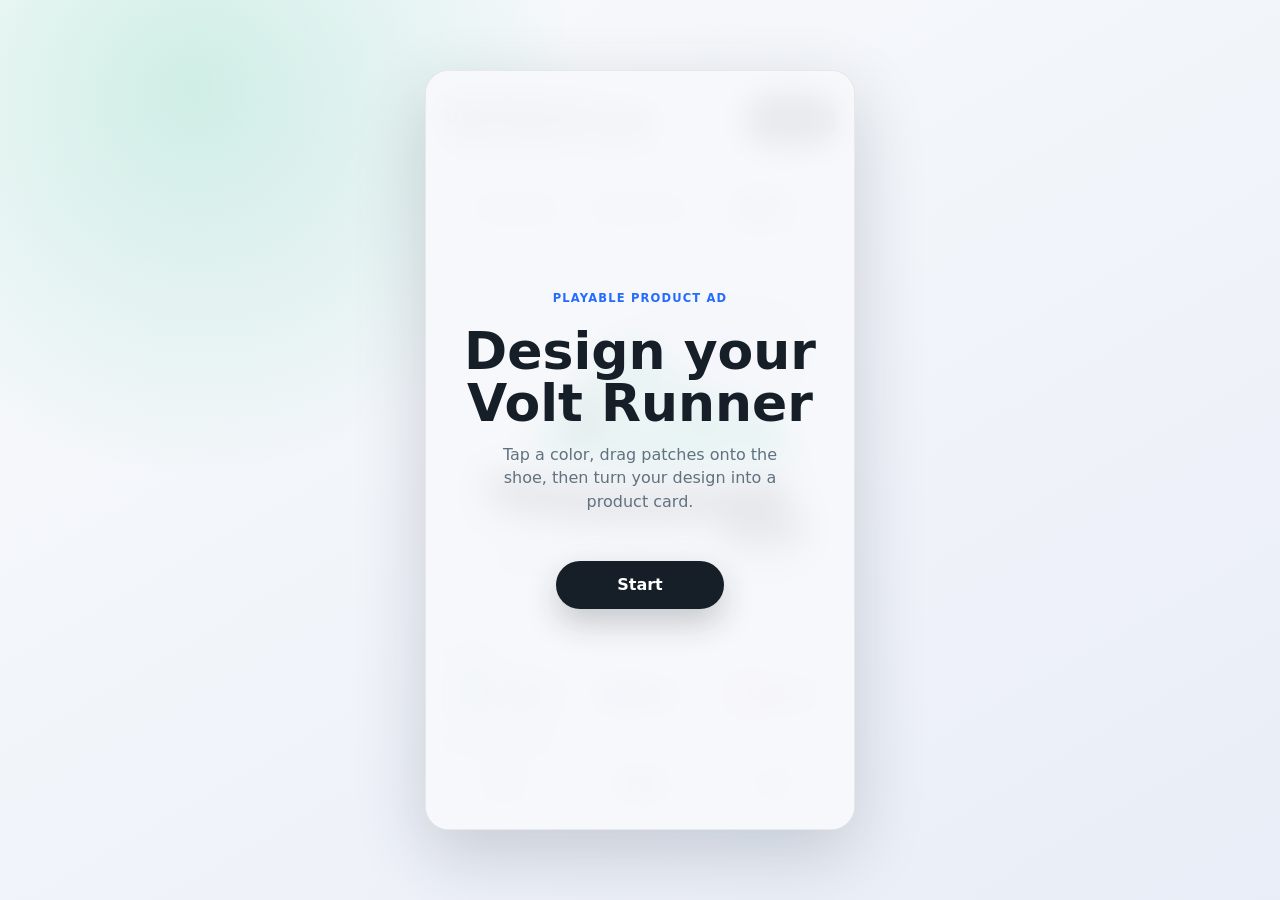
==== drag-customizer/index.html @ 15c09a72 "feat: add mobile playable ad demos" ====
<!doctype html>
<html lang="en">
  <head>
    <meta charset="utf-8" />
    <meta name="viewport" content="width=device-width, initial-scale=1, viewport-fit=cover" />
    <title>Volt Runner Playable Ad Customizer</title>
    <link rel="icon" href="data:image/svg+xml,%3Csvg xmlns='http://www.w3.org/2000/svg' viewBox='0 0 64 64'%3E%3Crect width='64' height='64' rx='14' fill='%23246bfe'/%3E%3Cpath d='M15 40c13 5 30 6 43 2-5-11-14-14-24-14-6 0-10-4-13-12-3 10-7 18-15 22 2 1 5 2 9 2z' fill='white'/%3E%3C/svg%3E" />
    <link rel="stylesheet" href="style.css" />
    <link rel="stylesheet" href="product.css" />
  </head>
  <body>
    <main class="app" aria-label="Drag-and-Drop Product Customizer">
      <section class="customizer">
        <header class="topbar">
          <div>
            <span class="eyebrow">Volt Athletics ad</span>
            <h1>Volt Runner One</h1>
            <p class="product-subtitle">Custom trainer · EUR 129</p>
          </div>
          <button id="finishButton" class="finish-button" type="button">Finish</button>
        </header>

        <section id="productStage" class="product-stage" aria-label="Drop stickers on the product">
          <div class="ad-chip-row" aria-label="Product highlights">
            <span>48h delivery</span>
            <span>Made to order</span>
            <span>Mobile exclusive</span>
          </div>
          <div id="product" class="product" style="--product-color: #18b883">
            <svg viewBox="0 0 360 230" role="img" aria-label="Volt Runner One custom sneaker preview">
              <path class="shadow" d="M49 184c37 15 177 22 260 6 17-3 18 14 2 19-81 22-231 16-279-3-15-6-8-27 17-22z" />
              <path class="outsole" d="M40 158c50 18 166 22 269 10 18-2 29 5 35 19 3 8-3 16-14 18-103 17-217 15-300-4-17-4-22-13-14-25 5-8 13-14 24-18z" />
              <path class="midsole" d="M45 143c58 19 160 22 270 10 19-2 30 4 35 18-104 17-227 15-324-5 4-10 10-18 19-23z" />
              <path class="upper" d="M60 133c36-17 64-49 85-96 7-16 30-18 44-3 31 34 67 54 107 61 25 4 43 21 54 52-87 17-190 14-299-10-8-2-8-12 9-4z" />
              <path class="heel" d="M67 132c19-14 39-43 59-87 7 48-1 79-25 94-12-1-23-3-34-7z" />
              <path class="toe" d="M254 102c43 6 73 20 91 42-36 8-73 12-112 12 18-12 25-30 21-54z" />
              <path class="quarter" d="M142 46c22 33 55 56 99 69-41 10-86 9-136-3 19-16 31-38 37-66z" />
              <path class="tongue" d="M160 50c9-13 29-12 40 1 9 20 11 48 6 83-27 4-49 2-65-7 6-31 12-57 19-77z" />
              <path class="collar" d="M145 36c28 7 57 26 87 57-29-2-55-13-78-33-8-7-11-15-9-24z" />
              <path class="lace" d="M153 83h70M147 101h86M142 120h95" />
              <path class="stitch" d="M75 128c35 8 72 13 112 15M257 116c28 5 50 15 68 29" />
              <circle class="eyelet" cx="151" cy="83" r="5" />
              <circle class="eyelet" cx="224" cy="83" r="5" />
              <circle class="eyelet" cx="145" cy="101" r="5" />
              <circle class="eyelet" cx="235" cy="101" r="5" />
              <path class="volt-mark" d="M94 103l35-42-10 34h28l-43 52 12-44z" />
            </svg>
            <div id="stickerLayer" class="sticker-layer"></div>
            <div class="price-tag">EUR 129</div>
          </div>
        </section>

        <section class="controls" aria-label="Customization controls">
          <div>
            <p class="control-label">Color</p>
            <div id="colorPalette" class="color-grid"></div>
          </div>
          <div>
            <p class="control-label">Drag patches</p>
            <div id="stickerPalette" class="sticker-grid"></div>
          </div>
        </section>

        <div id="startScreen" class="screen">
          <p class="eyebrow">Playable product ad</p>
          <h2>Design your Volt Runner</h2>
          <p class="copy">Tap a color, drag patches onto the shoe, then turn your design into a product card.</p>
          <p id="unlockNote" class="unlock-note"></p>
          <button id="startButton" class="primary-button" type="button">Start</button>
        </div>

        <div id="endScreen" class="screen hidden">
          <p class="eyebrow">Ready to launch</p>
          <h2>Your Volt Runner is ready</h2>
          <p id="summary" class="copy"></p>
          <p id="cartStatus" class="cart-status" aria-live="polite"></p>
          <div class="end-actions">
            <button id="shopButton" class="primary-button" type="button">Add to cart</button>
            <button id="againButton" class="secondary-button" type="button">Customize again</button>
          </div>
        </div>
      </section>
    </main>

    <script src="game.js"></script>
  </body>
</html>
---- drag-customizer/style.css ----
:root {
  --ink: #161f28;
  --muted: #61717f;
  --paper: #f7f8fb;
  --panel: #ffffff;
  --line: #dfe5eb;
  --accent: #246bfe;
  --product-color: #18b883;
}

* {
  box-sizing: border-box;
}

html,
body {
  height: 100%;
}

body {
  margin: 0;
  overflow: hidden;
  color: var(--ink);
  font-family: Inter, ui-sans-serif, system-ui, -apple-system, BlinkMacSystemFont, "Segoe UI", sans-serif;
  background:
    radial-gradient(circle at 15% 10%, rgba(24, 184, 131, 0.18), transparent 24rem),
    linear-gradient(150deg, #f9fbfc, #e9edf7);
}

button {
  font: inherit;
}

.app {
  min-height: 100dvh;
  display: grid;
  place-items: center;
  padding: max(14px, env(safe-area-inset-top)) 14px max(14px, env(safe-area-inset-bottom));
}

.customizer {
  position: relative;
  width: min(100%, 430px);
  height: min(760px, calc(100dvh - 28px));
  min-height: 580px;
  display: grid;
  grid-template-rows: auto minmax(240px, 1fr) auto;
  overflow: hidden;
  border: 1px solid rgba(22, 31, 40, 0.1);
  border-radius: 24px;
  background: var(--panel);
  box-shadow: 0 24px 70px rgba(34, 52, 70, 0.2);
}

.topbar {
  display: flex;
  align-items: center;
  justify-content: space-between;
  gap: 16px;
  padding: 18px;
  border-bottom: 1px solid var(--line);
}

.eyebrow,
.control-label {
  margin: 0 0 6px;
  color: var(--accent);
  font-size: 0.72rem;
  font-weight: 850;
  letter-spacing: 0.1em;
  text-transform: uppercase;
}

h1,
h2 {
  margin: 0;
  line-height: 1;
}

h1 {
  font-size: 1.42rem;
}

.product-subtitle {
  margin: 5px 0 0;
  color: var(--muted);
  font-size: 0.9rem;
  font-weight: 700;
}

h2 {
  max-width: 13ch;
  font-size: clamp(2rem, 9vw, 3.25rem);
}

.finish-button,
.primary-button,
.secondary-button {
  min-height: 48px;
  border: 0;
  border-radius: 999px;
  font-weight: 850;
  cursor: pointer;
}

.finish-button {
  padding: 0 18px;
  color: #fff;
  background: var(--ink);
}

.primary-button {
  min-width: 168px;
  padding: 0 22px;
  color: #fff;
  background: var(--ink);
  box-shadow: 0 14px 32px rgba(22, 31, 40, 0.22);
}

.primary-button:disabled {
  cursor: default;
  background: #0c7e61;
}

.secondary-button {
  min-width: 156px;
  padding: 0 18px;
  color: var(--ink);
  background: #fff;
  border: 1px solid var(--line);
}

.controls {
  display: grid;
  gap: 16px;
  padding: 16px 18px 18px;
  border-top: 1px solid var(--line);
  background: #fff;
}

.color-grid,
.sticker-grid {
  display: grid;
  grid-template-columns: repeat(3, 1fr);
  gap: 10px;
}

.color-option,
.sticker-option,
.placed-sticker {
  min-height: 54px;
  border: 1px solid var(--line);
  border-radius: 16px;
  background: #fff;
  color: var(--ink);
  font-weight: 850;
  touch-action: none;
}

.color-option {
  display: flex;
  align-items: center;
  justify-content: center;
  gap: 8px;
}

.swatch {
  width: 22px;
  height: 22px;
  border-radius: 50%;
  background: var(--swatch);
  box-shadow: inset 0 0 0 2px rgba(255, 255, 255, 0.44);
}

.color-option.active {
  border-color: var(--ink);
  box-shadow: 0 0 0 3px rgba(36, 107, 254, 0.14);
}

.sticker-option,
.placed-sticker,
.drag-ghost {
  display: grid;
  place-items: center;
  font-size: 0.84rem;
  letter-spacing: 0;
}

.placed-sticker,
.drag-ghost {
  width: 58px;
  height: 58px;
  min-height: 0;
  border: 0;
  border-radius: 50%;
  color: #fff;
  background: var(--sticker-bg);
  box-shadow: 0 12px 28px rgba(22, 31, 40, 0.22);
}

.placed-sticker {
  position: absolute;
  transform: translate(-50%, -50%);
}

.drag-ghost {
  position: fixed;
  z-index: 30;
  pointer-events: none;
  transform: translate(-50%, -50%) scale(1.04);
}

.screen {
  position: absolute;
  inset: 0;
  z-index: 20;
  display: grid;
  align-content: center;
  justify-items: center;
  gap: 14px;
  padding: 30px;
  text-align: center;
  background: rgba(247, 248, 251, 0.92);
  backdrop-filter: blur(16px);
}

.hidden {
  display: none;
}

.copy {
  max-width: 30ch;
  margin: 0;
  color: var(--muted);
  line-height: 1.45;
}

.unlock-note {
  min-height: 20px;
  margin: 0;
  color: #0c7e61;
  font-size: 0.86rem;
  font-weight: 850;
}

.cart-status {
  min-height: 20px;
  margin: 0;
  color: #0c7e61;
  font-size: 0.9rem;
  font-weight: 850;
}

.end-actions {
  display: flex;
  flex-wrap: wrap;
  justify-content: center;
  gap: 10px;
}

@media (max-height: 640px) {
  .customizer {
    min-height: calc(100dvh - 28px);
  }

  .controls {
    gap: 10px;
    padding-block: 12px;
  }
}
---- drag-customizer/product.css ----
.product-stage {
  display: grid;
  grid-template-rows: auto 1fr;
  place-items: center;
  gap: 13px;
  padding: 22px 18px 14px;
  background:
    linear-gradient(rgba(255, 255, 255, 0.68), rgba(255, 255, 255, 0.82)),
    repeating-linear-gradient(0deg, transparent 0 38px, rgba(22, 31, 40, 0.045) 38px 39px);
}

.ad-chip-row {
  width: min(100%, 360px);
  display: grid;
  grid-template-columns: repeat(3, 1fr);
  gap: 7px;
}

.ad-chip-row span {
  min-height: 32px;
  display: grid;
  place-items: center;
  padding: 0 7px;
  border: 1px solid rgba(22, 31, 40, 0.09);
  border-radius: 999px;
  color: #26333f;
  background: rgba(255, 255, 255, 0.78);
  font-size: 0.72rem;
  font-weight: 800;
  text-align: center;
}

.product {
  position: relative;
  width: min(100%, 360px);
  aspect-ratio: 1.36;
  display: grid;
  place-items: center;
  border-radius: 26px;
  background:
    radial-gradient(circle at 75% 20%, rgba(36, 107, 254, 0.16), transparent 7rem),
    linear-gradient(145deg, #eef4f5, #ffffff);
  box-shadow: inset 0 0 0 1px rgba(22, 31, 40, 0.08), 0 18px 44px rgba(33, 48, 63, 0.12);
}

.product svg {
  width: 91%;
  height: auto;
  filter: drop-shadow(0 18px 18px rgba(22, 31, 40, 0.16));
}

.shadow {
  fill: rgba(22, 31, 40, 0.1);
}

.upper {
  fill: var(--product-color);
}

.midsole {
  fill: #ffffff;
}

.outsole,
.eyelet {
  fill: #17212b;
}

.heel {
  fill: var(--product-color);
  opacity: 0.74;
}

.toe,
.quarter,
.collar {
  fill: rgba(255, 255, 255, 0.28);
}

.tongue {
  fill: var(--product-color);
  opacity: 0.86;
}

.volt-mark {
  fill: #17212b;
  opacity: 0.82;
}

.lace {
  fill: none;
  stroke: #ffffff;
  stroke-linecap: round;
  stroke-width: 8;
}

.stitch {
  fill: none;
  stroke: rgba(255, 255, 255, 0.54);
  stroke-dasharray: 4 8;
  stroke-linecap: round;
  stroke-width: 4;
}

.sticker-layer {
  position: absolute;
  inset: 0;
}

.price-tag {
  position: absolute;
  right: 16px;
  bottom: 16px;
  padding: 8px 11px;
  border-radius: 999px;
  color: #fff;
  background: #17212b;
  font-size: 0.78rem;
  font-weight: 900;
  box-shadow: 0 10px 24px rgba(22, 31, 40, 0.22);
}

.sticker-option.unlocked {
  border-color: #0c7e61;
  box-shadow: 0 0 0 3px rgba(24, 184, 131, 0.14);
}

@media (max-height: 640px) {
  .product-stage {
    padding-top: 12px;
  }

  .ad-chip-row {
    display: none;
  }
}
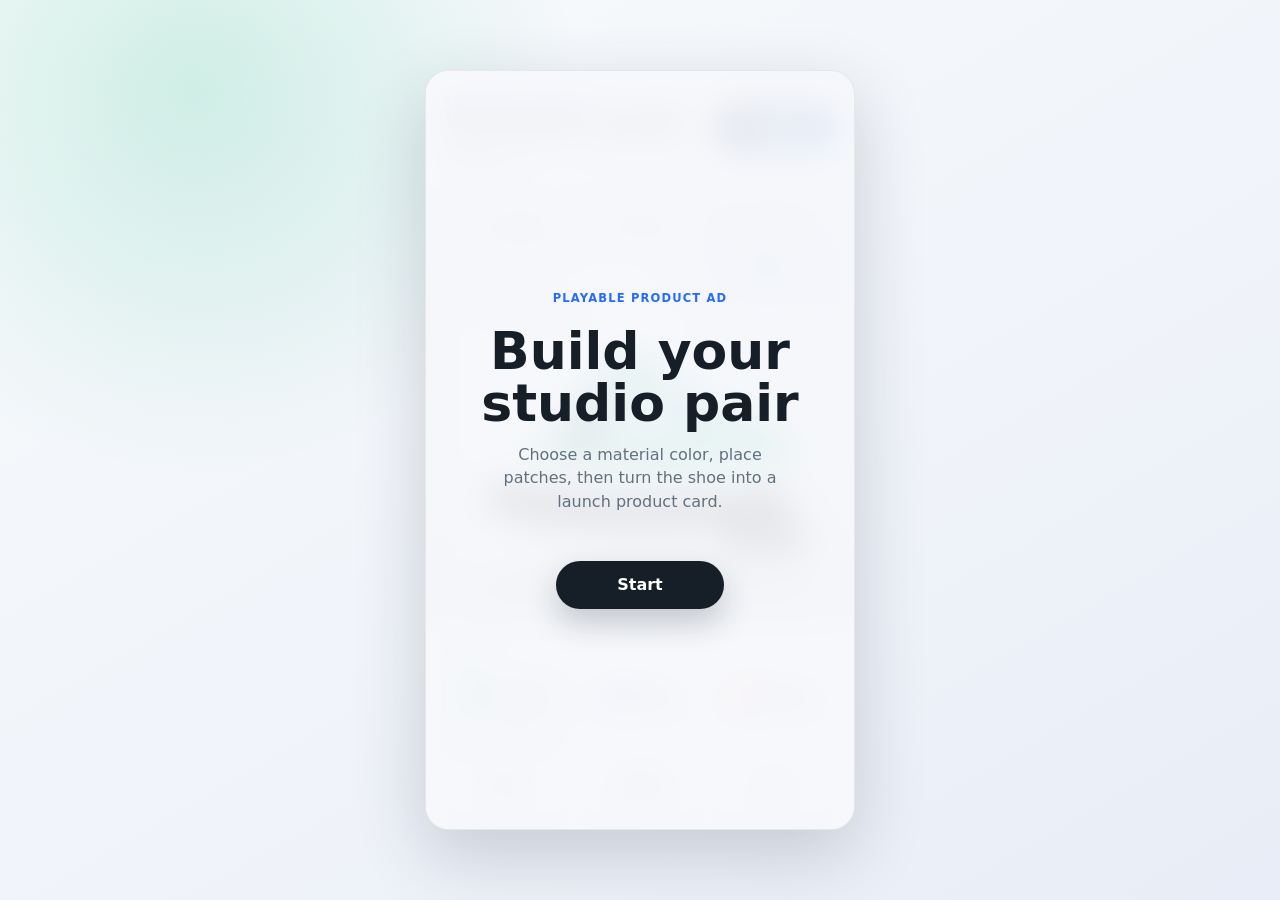
==== commit 9323c38b: "feat(sneaker-studio): polish product customizer" ====
--- a/drag-customizer/index.html
+++ b/drag-customizer/index.html
@@ -3,28 +3,28 @@
   <head>
     <meta charset="utf-8" />
     <meta name="viewport" content="width=device-width, initial-scale=1, viewport-fit=cover" />
-    <title>Volt Runner Playable Ad Customizer</title>
+    <title>Sneaker Studio Playable Ad</title>
     <link rel="icon" href="data:image/svg+xml,%3Csvg xmlns='http://www.w3.org/2000/svg' viewBox='0 0 64 64'%3E%3Crect width='64' height='64' rx='14' fill='%23246bfe'/%3E%3Cpath d='M15 40c13 5 30 6 43 2-5-11-14-14-24-14-6 0-10-4-13-12-3 10-7 18-15 22 2 1 5 2 9 2z' fill='white'/%3E%3C/svg%3E" />
     <link rel="stylesheet" href="style.css" />
     <link rel="stylesheet" href="product.css" />
   </head>
   <body>
-    <main class="app" aria-label="Drag-and-Drop Product Customizer">
+    <main class="app" aria-label="Sneaker Studio Product Customizer">
       <section class="customizer">
         <header class="topbar">
           <div>
-            <span class="eyebrow">Volt Athletics ad</span>
-            <h1>Volt Runner One</h1>
-            <p class="product-subtitle">Custom trainer · EUR 129</p>
+            <span class="eyebrow">Sneaker Studio ad</span>
+            <h1>Volt Runner Studio</h1>
+            <p class="product-subtitle">Custom trainer · launch price EUR 129</p>
           </div>
-          <button id="finishButton" class="finish-button" type="button">Finish</button>
+          <button id="finishButton" class="finish-button" type="button">Create card</button>
         </header>
 
         <section id="productStage" class="product-stage" aria-label="Drop stickers on the product">
           <div class="ad-chip-row" aria-label="Product highlights">
-            <span>48h delivery</span>
-            <span>Made to order</span>
-            <span>Mobile exclusive</span>
+            <span>Knit upper</span>
+            <span>Foam sole</span>
+            <span>Drop exclusive</span>
           </div>
           <div id="product" class="product" style="--product-color: #18b883">
             <svg viewBox="0 0 360 230" role="img" aria-label="Volt Runner One custom sneaker preview">
@@ -63,15 +63,15 @@
 
         <div id="startScreen" class="screen">
           <p class="eyebrow">Playable product ad</p>
-          <h2>Design your Volt Runner</h2>
-          <p class="copy">Tap a color, drag patches onto the shoe, then turn your design into a product card.</p>
+          <h2>Build your studio pair</h2>
+          <p class="copy">Choose a material color, place patches, then turn the shoe into a launch product card.</p>
           <p id="unlockNote" class="unlock-note"></p>
           <button id="startButton" class="primary-button" type="button">Start</button>
         </div>
 
         <div id="endScreen" class="screen hidden">
-          <p class="eyebrow">Ready to launch</p>
-          <h2>Your Volt Runner is ready</h2>
+          <p class="eyebrow">Product card ready</p>
+          <h2>Your studio pair is ready</h2>
           <p id="summary" class="copy"></p>
           <p id="cartStatus" class="cart-status" aria-live="polite"></p>
           <div class="end-actions">
--- a/drag-customizer/product.css
+++ b/drag-customizer/product.css
@@ -1,12 +1,26 @@
 .product-stage {
+  position: relative;
   display: grid;
   grid-template-rows: auto 1fr;
   place-items: center;
   gap: 13px;
   padding: 22px 18px 14px;
   background:
-    linear-gradient(rgba(255, 255, 255, 0.68), rgba(255, 255, 255, 0.82)),
-    repeating-linear-gradient(0deg, transparent 0 38px, rgba(22, 31, 40, 0.045) 38px 39px);
+    radial-gradient(circle at 50% 36%, rgba(255, 255, 255, 0.94), transparent 9rem),
+    radial-gradient(circle at 78% 22%, rgba(36, 107, 254, 0.2), transparent 8rem),
+    linear-gradient(180deg, #e9eef6 0%, #f8fafc 58%, #dbe3ec 100%);
+}
+
+.product-stage::before {
+  content: "";
+  position: absolute;
+  left: 10%;
+  right: 10%;
+  bottom: 28px;
+  height: 42px;
+  border-radius: 50%;
+  background: radial-gradient(ellipse, rgba(22, 31, 40, 0.18), transparent 70%);
+  filter: blur(2px);
 }
 
 .ad-chip-row {
@@ -22,12 +36,13 @@
   place-items: center;
   padding: 0 7px;
   border: 1px solid rgba(22, 31, 40, 0.09);
-  border-radius: 999px;
+  border-radius: 8px;
   color: #26333f;
   background: rgba(255, 255, 255, 0.78);
   font-size: 0.72rem;
   font-weight: 800;
   text-align: center;
+  box-shadow: 0 8px 18px rgba(22, 31, 40, 0.08);
 }
 
 .product {
@@ -36,17 +51,32 @@
   aspect-ratio: 1.36;
   display: grid;
   place-items: center;
-  border-radius: 26px;
+  border-radius: 18px;
   background:
+    linear-gradient(130deg, rgba(255, 255, 255, 0.72), rgba(255, 255, 255, 0.2)),
+    repeating-linear-gradient(135deg, rgba(22, 31, 40, 0.05) 0 1px, transparent 1px 12px),
     radial-gradient(circle at 75% 20%, rgba(36, 107, 254, 0.16), transparent 7rem),
-    linear-gradient(145deg, #eef4f5, #ffffff);
-  box-shadow: inset 0 0 0 1px rgba(22, 31, 40, 0.08), 0 18px 44px rgba(33, 48, 63, 0.12);
+    linear-gradient(145deg, #f9fbfe, #e5edf4);
+  box-shadow:
+    inset 0 0 0 1px rgba(22, 31, 40, 0.08),
+    0 22px 54px rgba(33, 48, 63, 0.18);
+}
+
+.product::before {
+  content: "VOLT RUNNER ONE";
+  position: absolute;
+  left: 16px;
+  top: 14px;
+  color: rgba(22, 31, 40, 0.48);
+  font-size: 0.68rem;
+  font-weight: 950;
+  letter-spacing: 0;
 }
 
 .product svg {
   width: 91%;
   height: auto;
-  filter: drop-shadow(0 18px 18px rgba(22, 31, 40, 0.16));
+  filter: drop-shadow(0 20px 20px rgba(22, 31, 40, 0.22));
 }
 
 .shadow {
@@ -112,7 +142,7 @@
   right: 16px;
   bottom: 16px;
   padding: 8px 11px;
-  border-radius: 999px;
+  border-radius: 8px;
   color: #fff;
   background: #17212b;
   font-size: 0.78rem;
@@ -125,6 +155,27 @@
   box-shadow: 0 0 0 3px rgba(24, 184, 131, 0.14);
 }
 
+.topbar {
+  background:
+    linear-gradient(135deg, rgba(255, 255, 255, 0.96), rgba(232, 239, 248, 0.9)),
+    radial-gradient(circle at 88% 0%, rgba(36, 107, 254, 0.14), transparent 8rem);
+}
+
+.finish-button {
+  background: linear-gradient(135deg, #17212b, #246bfe);
+}
+
+.controls {
+  background: linear-gradient(180deg, #ffffff, #f4f7fb);
+}
+
+.color-option,
+.sticker-option {
+  border-radius: 10px;
+  background: linear-gradient(180deg, #ffffff, #f5f7fb);
+  box-shadow: 0 8px 18px rgba(22, 31, 40, 0.07);
+}
+
 @media (max-height: 640px) {
   .product-stage {
     padding-top: 12px;
